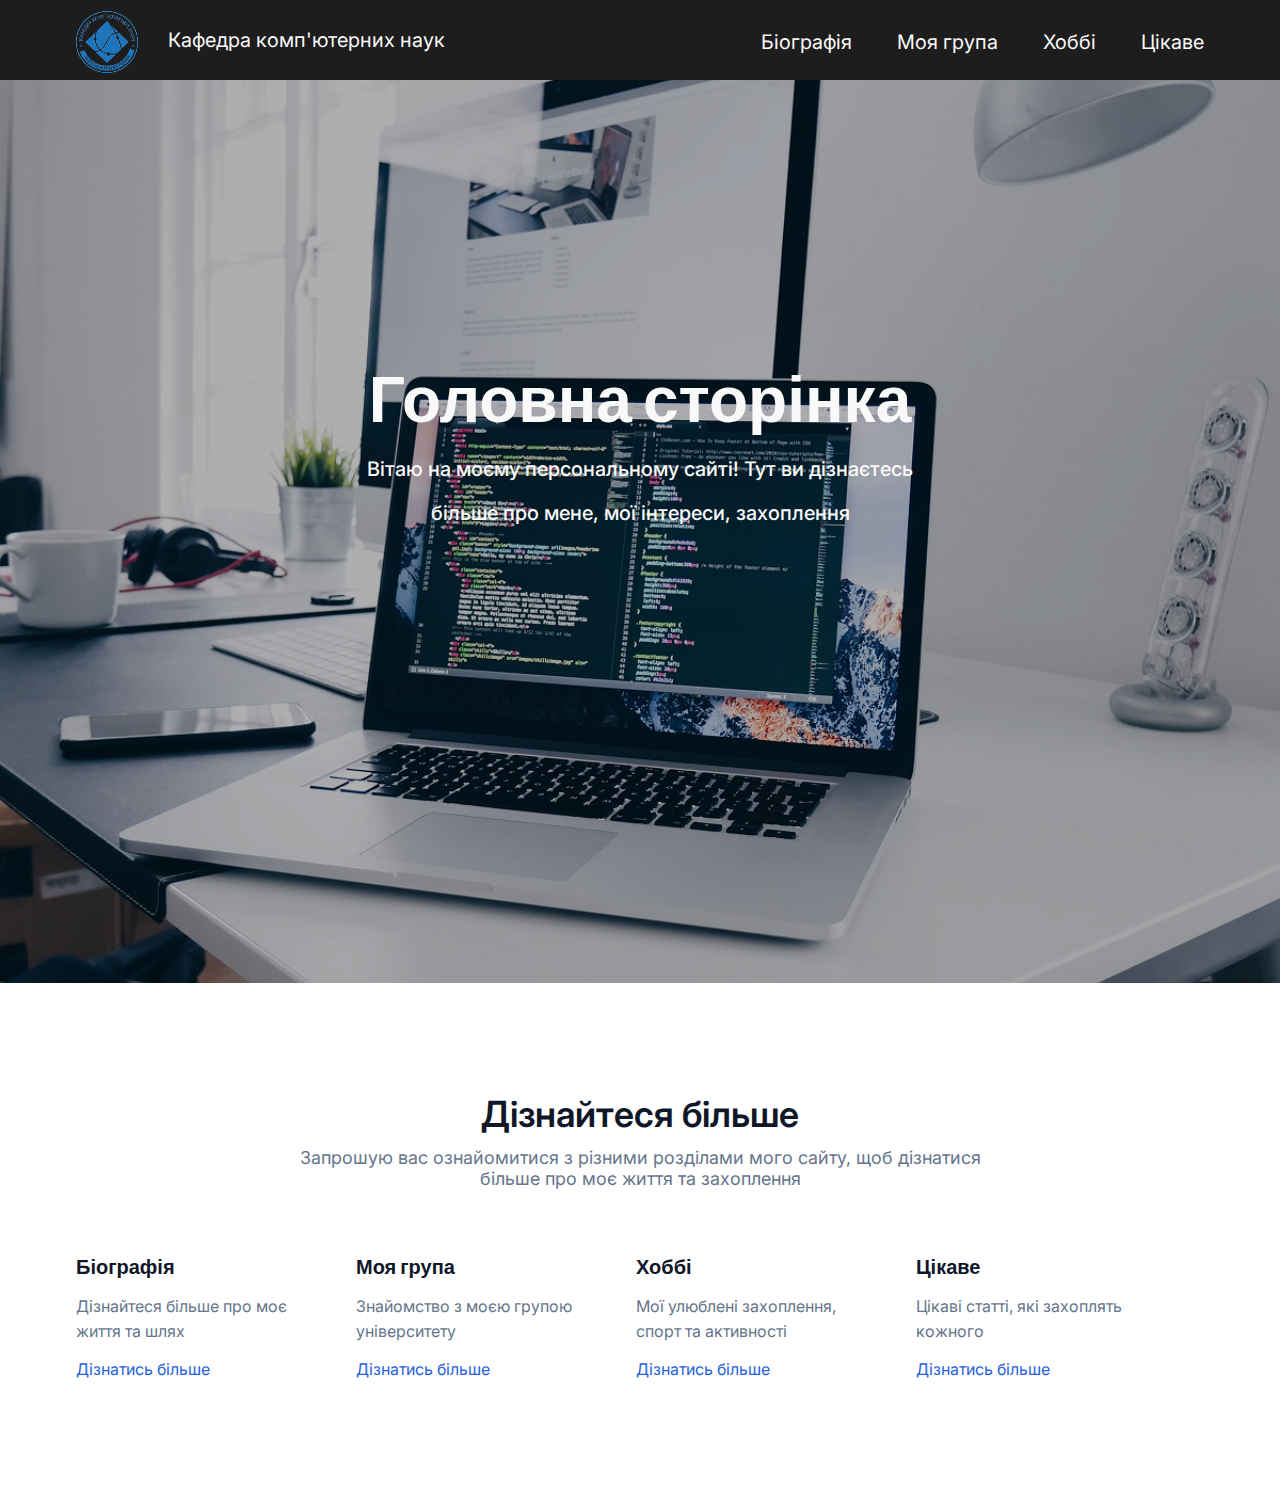
==== index.html @ f3dfec31 "fixed File Paths" ====
<!DOCTYPE html>
<html lang="ua">
<head>
  <meta charset="UTF-8">
  <meta name="viewport" content="width=device-width, initial-scale=1.0">
  <meta http-equiv="X-UA-Compatible" content="ie=edge">
  <title>Особистий блог</title>
  <link rel="stylesheet" href="./css/main.css">
</head>
<body>
  <header class="header">
    <div class="container">
      <nav class="nav">
        <div class="nav__logo">
          <a href="./index.html"><img src="./img/header/logo.png" alt="Logo" /></a>
          <p class="nav__logo-text">Кафедра комп'ютерних наук</p>
        </div>
        <ul class="nav__list">
          <li><a href="./pages/biography.html">Біографія</a></li>
          <li><a href="#">Моя група</a></li>
          <li><a href="#">Хоббі</a></li>
          <li><a href="#">Цікаве</a></li>
        </ul>
      </nav>
    </div>
  </header>
  <main class="home__main">
    <section class="welcome">
      <div class="container">
        <div class="welcome__text">
          <h1>Головна сторінка</h1>
          <p>Вітаю на моєму персональному сайті! Тут ви дізнаєтесь</p>
          <p>більше про мене, мої інтереси, захоплення</p>
        </div>
      </div>
    </section>
    <section class="learn-more">
      <div class="container">
        <div class="learn-more__text">
          <h2>Дізнайтеся більше</h2>
          <p>Запрошую вас ознайомитися з різними розділами мого сайту, щоб дізнатися більше про моє життя та захоплення</p>
        </div>
        <div class="learn-more__blocks">
          <div class="blocks__content">
            <h3>Біографія</h3>
            <p>Дізнайтеся більше про моє життя та шлях</p>
            <a href="./pages/biography.html">Дізнатись більше</a>
          </div>
          <div class="blocks__content">
            <h3>Моя група</h3>
            <p>Знайомство з моєю групою університету</p>
            <a href="#">Дізнатись більше</a>
          </div>
          <div class="blocks__content">
            <h3>Хоббі</h3>
            <p>Мої улюблені захоплення, спорт та активності</p>
            <a href="#">Дізнатись більше</a>
          </div>
          <div class="blocks__content">
            <h3>Цікаве</h3>
            <p>Цікаві статті, які захоплять кожного</p>
            <a href="#">Дізнатись більше</a>
          </div>
        </div>
      </div>
    </section>
  </main>
</body>
</html>
---- css/main.css ----
@import './reset.css';
@import url('https://fonts.googleapis.com/css2?family=Inter:ital,opsz,wght@0,14..32,100..900;1,14..32,100..900&family=Plus+Jakarta+Sans:ital,wght@0,200..800;1,200..800&display=swap');

:root {
    --container-width: 1200px;
    --container-padding: 36px;
    --gray: #65758B;
    --dark: #0F1729;
    --white: #F9F9F9;
    --blue: #2662D9;
}

body {
    font-family: 'Inter', sans-serif;
    color: var(--dark);
}

.container {
    max-width: var(--container-width);
    padding: 0 var(--container-padding);
    margin: 0 auto;
}

.header {
    background-color: #1D1D1D;
    height: 80px;
}

.nav {
    text-align: right;
    white-space: nowrap;
    line-height: 80px;
    font-weight: 400;
    font-size: 20px;
}

.nav__logo {
    vertical-align: middle;
    float: left;
    height: 62px;
}

.nav__logo-text {
    display: inline-block;
    color: var(--white);
    margin-left: 25px;
}
.nav__logo img {
    vertical-align: middle;
    width: 62px;
    height: 62px;
}

.nav__list {
    display: inline-block;
    vertical-align: middle;
}

.nav__list li {
    display: inline-block;
    margin-left: 40px;
}

.nav__list a {
    text-decoration: none;
    color: var(--white);
}

/* Home Page */

.home__main {

}

.welcome {
    height: 903px;
    background: url("../img/home/home-bakground.png") no-repeat center;
    background-size: cover;
    margin-bottom: 109px;
}

.welcome__text {
    position: absolute;
    top: 50%;
    left: 50%;
    transform: translate(-50%, -50%);
    text-align: center;
    font-size: 20px;
    font-weight: 500;
    color: var(--white);
    width: 100%;
}

.welcome__text h1 {
    font-family: "Plus Jakarta Sans", sans-serif;
    font-size: 64px;
    font-weight: 600;
    margin-bottom: 20px;
}

.welcome__text p {
    margin-bottom: 20px;
}

.learn-more {
    margin-bottom: 128px;
}

.learn-more__text {
    text-align: center;
    width: 697px;
    font-size: 18px;
    margin: 0 auto 64px;
    color: var(--gray);
}

.learn-more__text h2 {
    font-size: 36px;
    font-weight: 600;
    margin-bottom: 11px;
    color: var(--dark);
}

.learn-more__blocks {
    display: inline-block;
    align-items: center;
}

.blocks__content {
    display: inline-block;
    margin-right: 34px;
    width: 242px;
}
.blocks__content h3 {
    font-family: "Plus Jakarta Sans", sans-serif;
    font-size: 20px;
    font-weight: 600;
    margin-bottom: 15px;
}

.blocks__content p {
    color: var(--gray);
    line-height: 25px;
    margin-bottom: 15px;
}


.blocks__content a {
    color: var(--blue);
}

/* Biography Page */

.biography__main {

}

.biography-content {
    padding-top: 33px;
}

.biography-content__left {
    text-align: left;
    display: inline-block;
}
.biography-content__left h1 {
    margin-bottom: 46px;
    font-family: "Plus Jakarta Sans", sans-serif;
    font-size: 40px;
    font-weight: 600;

}
.biography-content__left p {
    width: 564px;
    margin-bottom: 24px;
    font-size: 18px;
}

.biography-content__right {
    margin-top: 100px;
    float: right;
    width: 518px
}
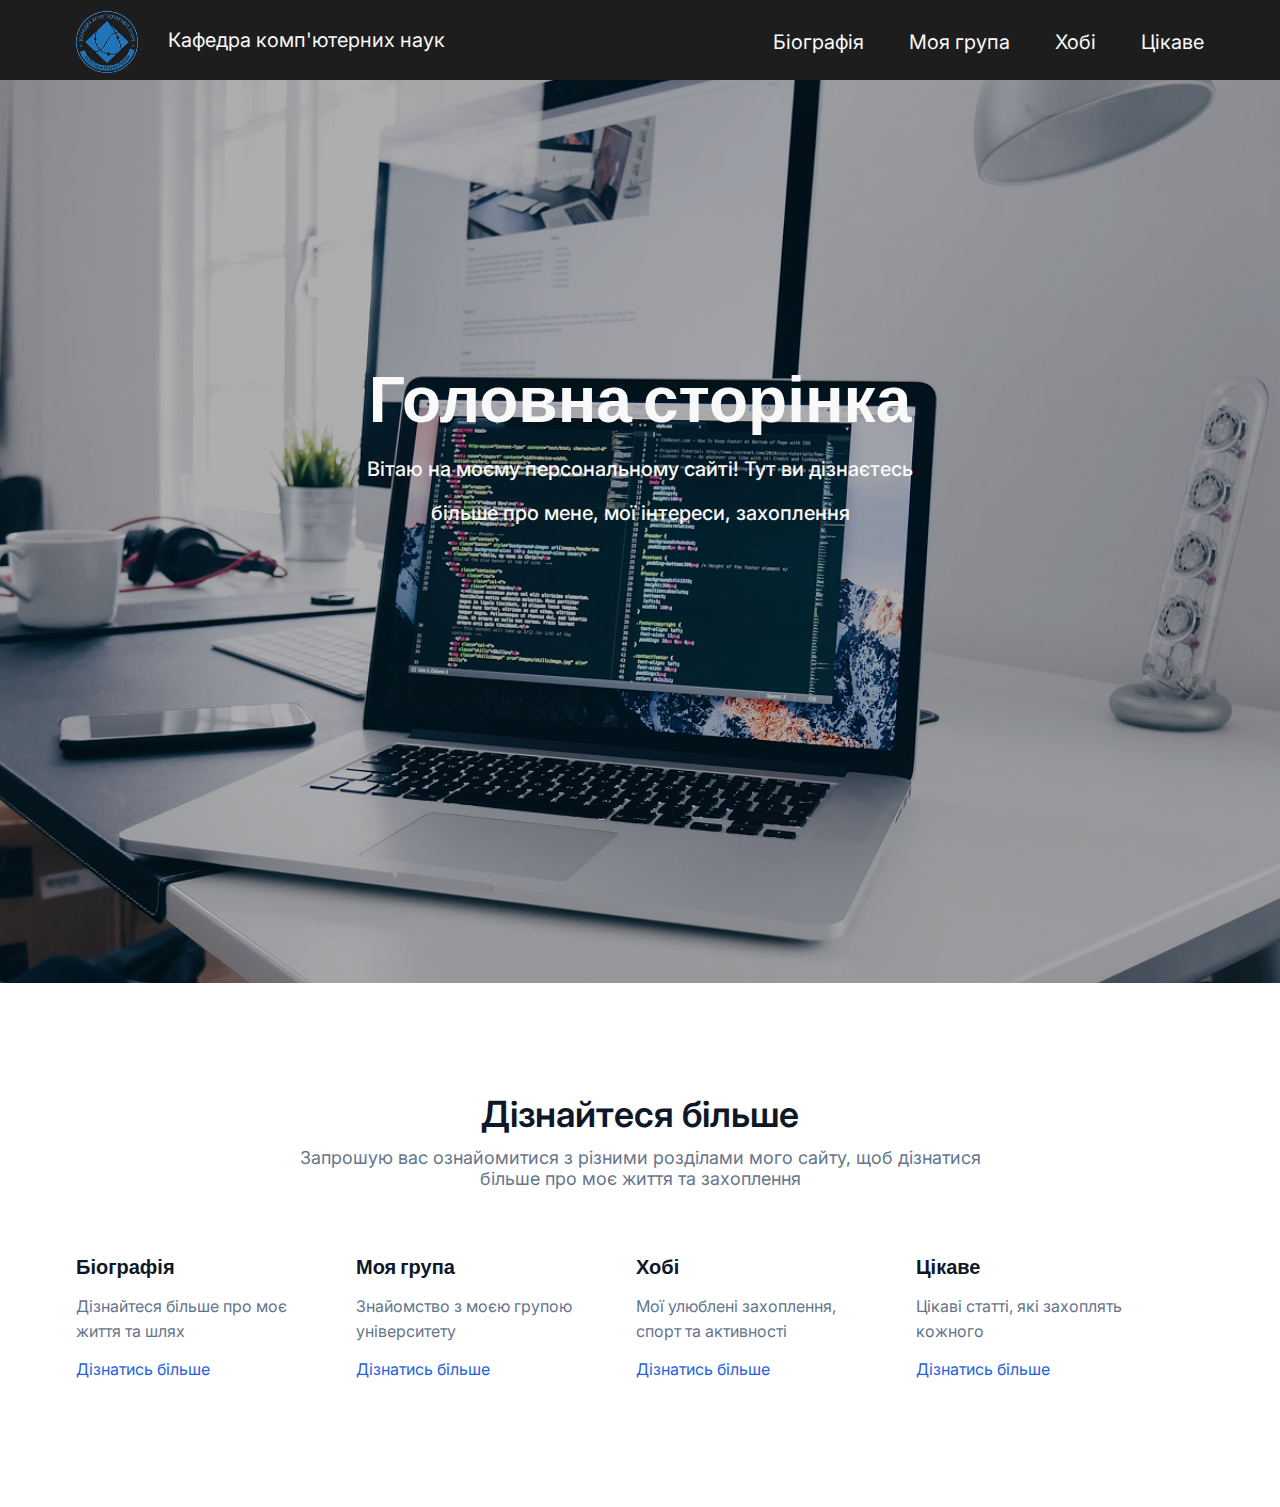
==== commit 25bf2767: "added Hobby Page" ====
--- a/index.html
+++ b/index.html
@@ -12,13 +12,13 @@
     <div class="container">
       <nav class="nav">
         <div class="nav__logo">
-          <a href="./index.html"><img src="./img/header/logo.png" alt="Logo" /></a>
+          <a href="./index.html"><img src="./img/header/logo.png" alt="Логотип кафедри" /></a>
           <p class="nav__logo-text">Кафедра комп'ютерних наук</p>
         </div>
         <ul class="nav__list">
           <li><a href="./pages/biography.html">Біографія</a></li>
-          <li><a href="#">Моя група</a></li>
-          <li><a href="#">Хоббі</a></li>
+          <li><a href="./pages/group.html">Моя група</a></li>
+          <li><a href="./pages/hobby.html">Хобі</a></li>
           <li><a href="#">Цікаве</a></li>
         </ul>
       </nav>
@@ -49,12 +49,12 @@
           <div class="blocks__content">
             <h3>Моя група</h3>
             <p>Знайомство з моєю групою університету</p>
-            <a href="#">Дізнатись більше</a>
+            <a href="./pages/group.html">Дізнатись більше</a>
           </div>
           <div class="blocks__content">
-            <h3>Хоббі</h3>
+            <h3>Хобі</h3>
             <p>Мої улюблені захоплення, спорт та активності</p>
-            <a href="#">Дізнатись більше</a>
+            <a href="./pages/hobby.html">Дізнатись більше</a>
           </div>
           <div class="blocks__content">
             <h3>Цікаве</h3>
--- a/css/main.css
+++ b/css/main.css
@@ -180,4 +180,165 @@
     margin-top: 100px;
     float: right;
     width: 518px
-}+}
+
+/* Group Page */
+
+.group__main {
+
+}
+
+.group-content {
+    padding-top: 33px;
+    margin-bottom: 109px;
+}
+
+.group-content h1 {
+    margin-bottom: 46px;
+    font-family: "Plus Jakarta Sans", sans-serif;
+    font-size: 40px;
+    font-weight: 600;
+}
+.group__wrapper {
+    height: 303px;
+}
+.group-content__left {
+    text-align: left;
+    display: inline-block;
+}
+
+.group-content__left p {
+    width: 564px;
+    margin-bottom: 24px;
+    margin-right: 85px;
+    font-size: 18px;
+}
+
+.group-content__right {
+    float: right;
+    width: 454px
+}
+
+.group-schedule {
+    margin-bottom: 128px;
+}
+
+.group-schedule__text {
+    text-align: center;
+    width: 697px;
+    font-size: 18px;
+    margin: 0 auto 64px;
+    color: var(--gray);
+}
+
+.group-schedule__text h2 {
+    font-size: 36px;
+    font-weight: 600;
+    margin-bottom: 11px;
+    color: var(--dark);
+}
+
+.group-schedule__blocks {
+    display: flex;
+    column-gap: 25px;
+}
+
+.schedule__content {
+    display: flex;
+    flex-direction: column;
+    row-gap: 15px;
+    width: 201px;
+    height: 190px;
+    padding: 19px 16px 11px;
+    box-shadow: 0 4px 4px rgba(0, 0, 0, 0.25);
+}
+
+.schedule__content h3 {
+    font-family: "Plus Jakarta Sans", sans-serif;
+    font-size: 18px;
+    font-weight: 600;
+}
+
+/* Hobby Page */
+
+.hobby__main {
+}
+
+.hobby-content {
+    display: flex;
+    flex-direction: column;
+    row-gap: 60px;
+}
+
+.hobby-title {
+    display: flex;
+    flex-direction: column;
+    row-gap: 10px;
+    max-width: 576px;
+    text-align: center;
+    margin: 0 auto;
+    padding-top: 27px;
+}
+
+.hobby-title h1 {
+    font-family: "Plus Jakarta Sans", sans-serif;
+    font-size: 40px;
+    font-weight: 600;
+}
+
+.hobby-title p {
+    font-size: 18px;
+    color: var(--gray);
+}
+
+.hobby__blocks {
+    display: flex;
+    flex-wrap: wrap;
+    column-gap: 71px;
+    row-gap: 35px;
+    align-items: center;
+    justify-content: center;
+}
+
+.hobby__blocks-content {
+    display: flex;
+    flex-direction: column;
+    row-gap: 15px;
+    width: 277px;
+    height: 153px;
+    padding: 16px 12px 0;
+}
+
+.hobby__blocks-content h2 {
+    font-family: "Plus Jakarta Sans", sans-serif;
+    font-size: 20px;
+    font-weight: 600;
+}
+
+.hobby__blocks-content p {
+    color: var(--gray);
+}
+
+.hobby-programming {
+    background-color: #EFF6FF;
+}
+
+.hobby-basketball {
+    background-color: #FAF5FF;
+}
+
+.hobby-bicycle {
+    background-color: #F0FDF4;
+}
+
+.hobby-walk {
+    background-color: #FEFCE8;
+}
+
+.hobby-chess {
+    background-color: #FEF2F2;
+}
+
+.hobby-football {
+    background-color: #FFF7ED;
+}
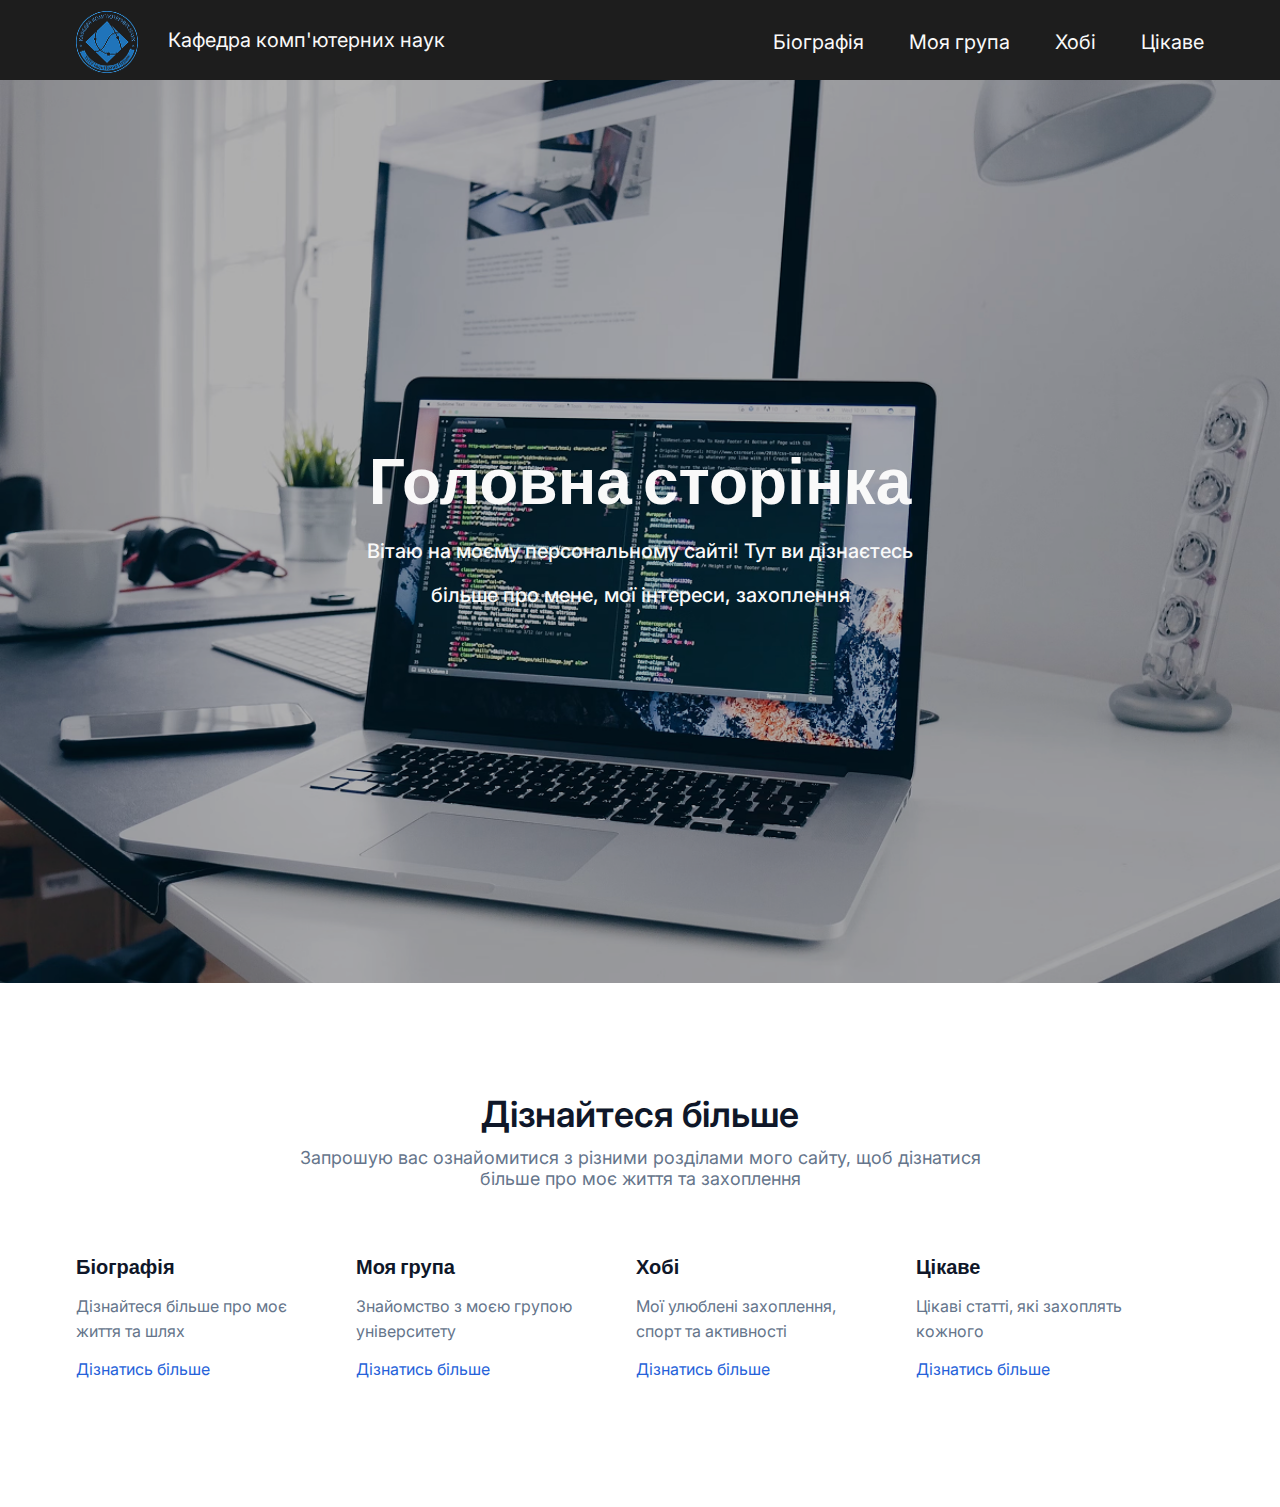
==== commit 0a778b7e: "Fixed lang attribute in pages" ====
--- a/index.html
+++ b/index.html
@@ -1,5 +1,5 @@
 <!DOCTYPE html>
-<html lang="ua">
+<html lang="uk">
 <head>
   <meta charset="UTF-8">
   <meta name="viewport" content="width=device-width, initial-scale=1.0">
@@ -12,14 +12,15 @@
     <div class="container">
       <nav class="nav">
         <div class="nav__logo">
-          <a href="./index.html"><img src="./img/header/logo.png" alt="Логотип кафедри" /></a>
+          <a href="./index.html"><img src="./img/header/logo.png" alt="Логотип кафедри" />
           <p class="nav__logo-text">Кафедра комп'ютерних наук</p>
+          </a>
         </div>
         <ul class="nav__list">
           <li><a href="./pages/biography.html">Біографія</a></li>
           <li><a href="./pages/group.html">Моя група</a></li>
           <li><a href="./pages/hobby.html">Хобі</a></li>
-          <li><a href="#">Цікаве</a></li>
+          <li><a href="./pages/interesting.html">Цікаве</a></li>
         </ul>
       </nav>
     </div>
@@ -59,7 +60,7 @@
           <div class="blocks__content">
             <h3>Цікаве</h3>
             <p>Цікаві статті, які захоплять кожного</p>
-            <a href="#">Дізнатись більше</a>
+            <a href="./pages/interesting.html">Дізнатись більше</a>
           </div>
         </div>
       </div>
--- a/css/main.css
+++ b/css/main.css
@@ -73,6 +73,7 @@
 }
 
 .welcome {
+    position: relative;
     height: 903px;
     background: url("../img/home/home-bakground.png") no-repeat center;
     background-size: cover;
@@ -80,16 +81,16 @@
 }
 
 .welcome__text {
-    position: absolute;
-    top: 50%;
-    left: 50%;
-    transform: translate(-50%, -50%);
-    text-align: center;
-    font-size: 20px;
-    font-weight: 500;
-    color: var(--white);
-    width: 100%;
-}
+     position: absolute;
+     top: 50%;
+     left: 50%;
+     transform: translate(-50%, -50%);
+     text-align: center;
+     font-size: 20px;
+     font-weight: 500;
+     color: var(--white);
+     width: 100%;
+ }
 
 .welcome__text h1 {
     font-family: "Plus Jakarta Sans", sans-serif;
@@ -174,6 +175,7 @@
     width: 564px;
     margin-bottom: 24px;
     font-size: 18px;
+    line-height: 28px;
 }
 
 .biography-content__right {
@@ -193,11 +195,21 @@
     margin-bottom: 109px;
 }
 
-.group-content h1 {
+.group-content__title {
+    display: flex;
+    column-gap: 12px;
+    align-items: baseline;
+}
+.group-content__title img {
+    width: 28px;
+    height: 28px;
+}
+.group-content__title h1 {
     margin-bottom: 46px;
     font-family: "Plus Jakarta Sans", sans-serif;
     font-size: 40px;
     font-weight: 600;
+    line-height: 1;
 }
 .group__wrapper {
     height: 303px;
@@ -231,11 +243,23 @@
     color: var(--gray);
 }
 
-.group-schedule__text h2 {
+.group-schedule__title {
+    display: flex;
+    align-items: baseline;
+    justify-content: center;
+    column-gap: 12px;
+}
+
+.group-schedule__title img {
+    width: 28px;
+    height: 28px;
+}
+.group-schedule__title h2 {
     font-size: 36px;
     font-weight: 600;
     margin-bottom: 11px;
     color: var(--dark);
+    line-height: 1;
 }
 
 .group-schedule__blocks {
@@ -249,7 +273,7 @@
     row-gap: 15px;
     width: 201px;
     height: 190px;
-    padding: 19px 16px 11px;
+    padding: 19px 6px 11px 10px;
     box-shadow: 0 4px 4px rgba(0, 0, 0, 0.25);
 }
 
@@ -342,3 +366,65 @@
 .hobby-football {
     background-color: #FFF7ED;
 }
+
+/* Interesting Page */
+
+.interesting__main {
+}
+
+.interesting-content {
+    display: flex;
+    flex-direction: column;
+    row-gap: 52px;
+}
+
+.interesting-title {
+    display: flex;
+    flex-direction: column;
+    row-gap: 15px;
+    max-width: 576px;
+    text-align: center;
+    margin: 0 auto;
+    padding-top: 27px;
+}
+
+.interesting-title h1 {
+    font-family: "Plus Jakarta Sans", sans-serif;
+    font-size: 40px;
+    font-weight: 600;
+}
+
+.interesting-title p {
+    font-size: 18px;
+    color: var(--gray);
+}
+
+.interesting__blocks {
+    display: flex;
+    flex-wrap: wrap;
+    column-gap: 40px;
+    row-gap: 40px;
+    align-items: center;
+    justify-content: center;
+}
+
+.interesting__blocks-content {
+    display: flex;
+    flex-direction: column;
+    row-gap: 15px;
+    width: 349px;
+    height: 142px;
+    padding-top: 16px;
+    padding-left: 11px;
+}
+
+.interesting__blocks-content h2 {
+    font-family: "Plus Jakarta Sans", sans-serif;
+    font-size: 20px;
+    font-weight: 600;
+}
+
+.interesting__blocks-content p {
+    color: var(--gray);
+    line-height: 26px;
+}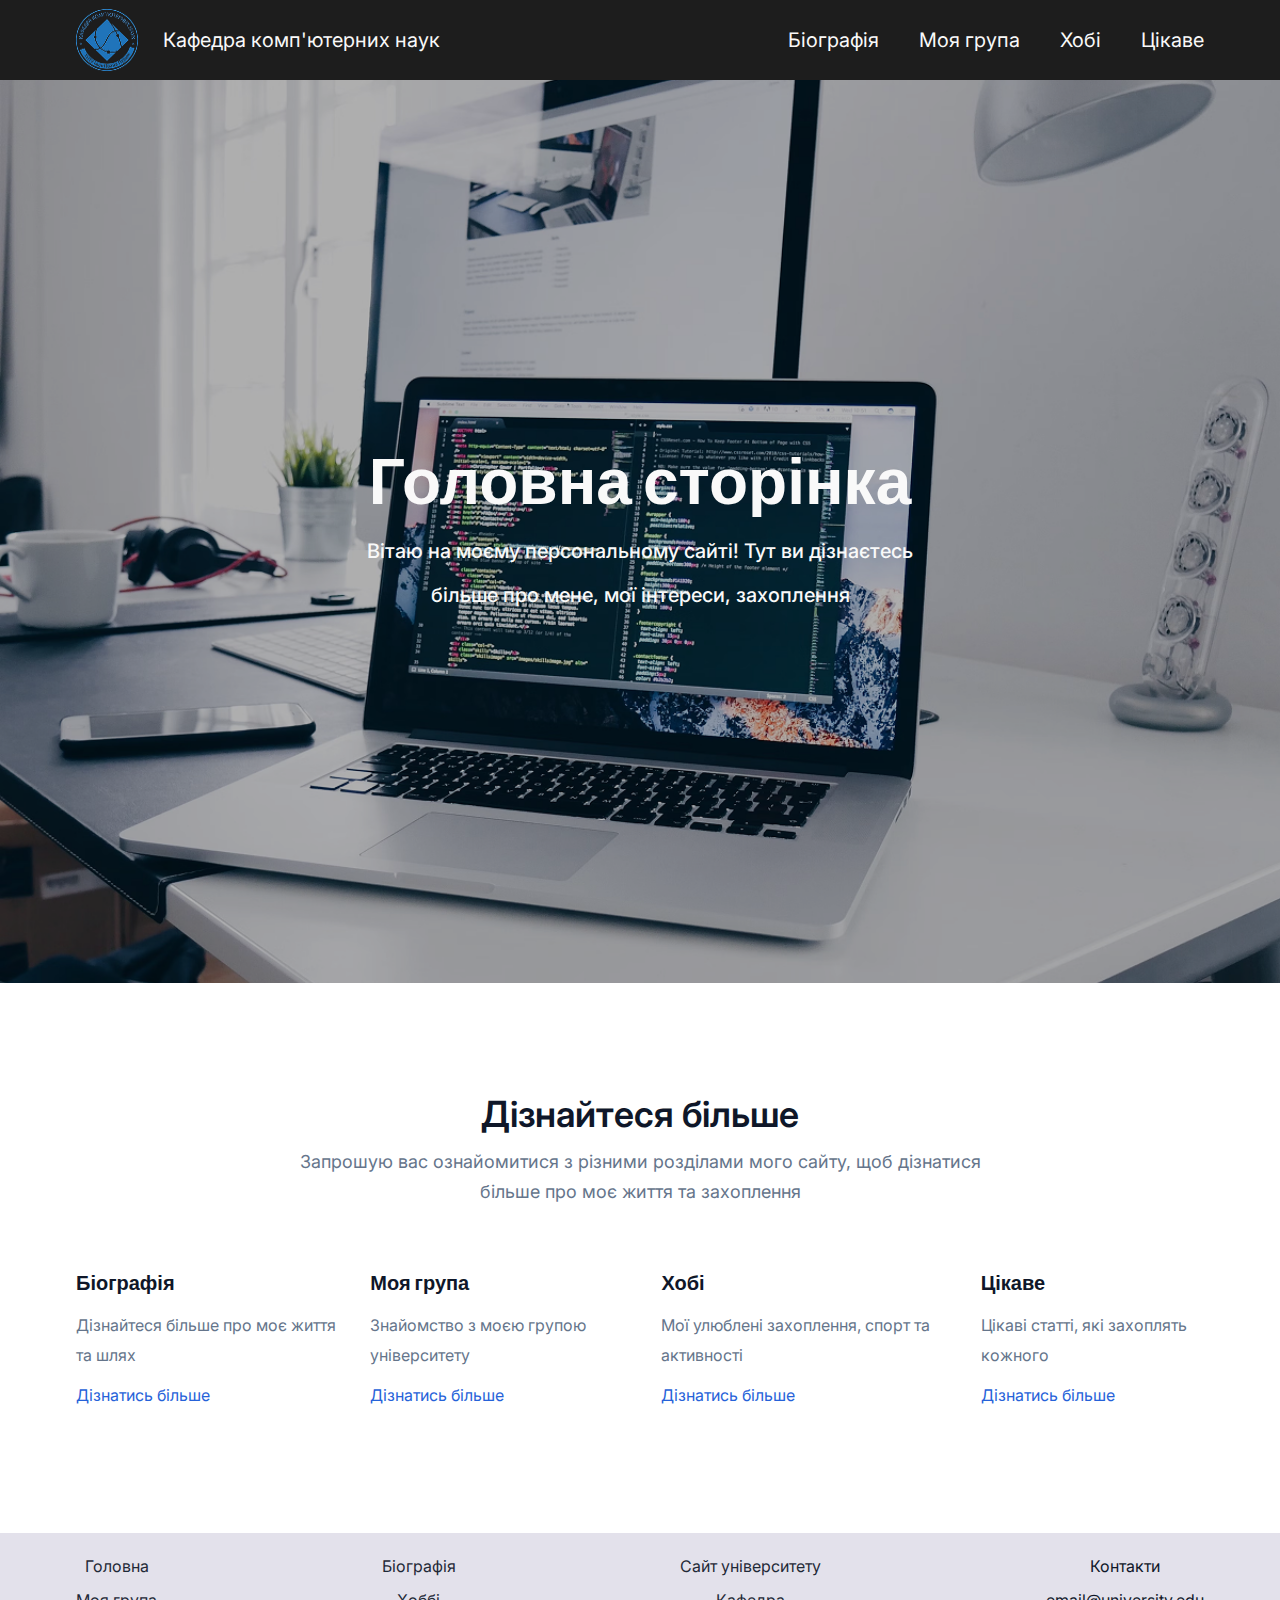
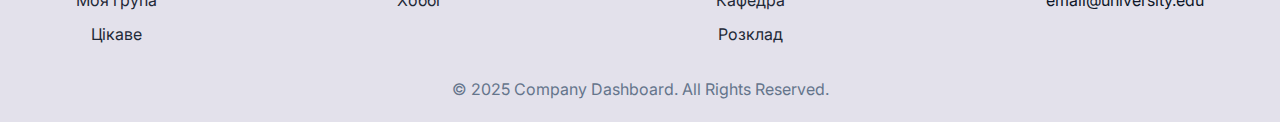
==== commit f8efa501: "added flex-layout and site footer. Fixed bugs" ====
--- a/index.html
+++ b/index.html
@@ -1,70 +1,103 @@
 <!DOCTYPE html>
 <html lang="uk">
 <head>
-  <meta charset="UTF-8">
-  <meta name="viewport" content="width=device-width, initial-scale=1.0">
-  <meta http-equiv="X-UA-Compatible" content="ie=edge">
-  <title>Особистий блог</title>
-  <link rel="stylesheet" href="./css/main.css">
+    <meta charset="UTF-8">
+    <meta name="viewport" content="width=device-width, initial-scale=1.0">
+    <meta http-equiv="X-UA-Compatible" content="ie=edge">
+    <title>Особистий блог</title>
+    <link rel="stylesheet" href="./css/main.css">
 </head>
 <body>
-  <header class="header">
-    <div class="container">
-      <nav class="nav">
+<header class="header">
+    <nav class="nav container">
         <div class="nav__logo">
-          <a href="./index.html"><img src="./img/header/logo.png" alt="Логотип кафедри" />
-          <p class="nav__logo-text">Кафедра комп'ютерних наук</p>
-          </a>
+            <a href="./index.html">
+                <img src="./img/header/logo.png" alt="Логотип кафедри"/>
+                <p class="nav__logo-text">Кафедра комп'ютерних наук</p>
+            </a>
         </div>
         <ul class="nav__list">
-          <li><a href="./pages/biography.html">Біографія</a></li>
-          <li><a href="./pages/group.html">Моя група</a></li>
-          <li><a href="./pages/hobby.html">Хобі</a></li>
-          <li><a href="./pages/interesting.html">Цікаве</a></li>
+            <li><a href="./pages/biography.html">Біографія</a></li>
+            <li><a href="./pages/group.html">Моя група</a></li>
+            <li><a href="./pages/hobby.html">Хобі</a></li>
+            <li><a href="./pages/interesting.html">Цікаве</a></li>
         </ul>
-      </nav>
-    </div>
-  </header>
-  <main class="home__main">
+    </nav>
+</header>
+<main class="home__main">
     <section class="welcome">
-      <div class="container">
         <div class="welcome__text">
-          <h1>Головна сторінка</h1>
-          <p>Вітаю на моєму персональному сайті! Тут ви дізнаєтесь</p>
-          <p>більше про мене, мої інтереси, захоплення</p>
+            <h1>Головна сторінка</h1>
+            <p>Вітаю на моєму персональному сайті! Тут ви дізнаєтесь</p>
+            <p>більше про мене, мої інтереси, захоплення</p>
         </div>
-      </div>
     </section>
-    <section class="learn-more">
-      <div class="container">
+    <section class="learn-more container">
         <div class="learn-more__text">
-          <h2>Дізнайтеся більше</h2>
-          <p>Запрошую вас ознайомитися з різними розділами мого сайту, щоб дізнатися більше про моє життя та захоплення</p>
+            <h2>Дізнайтеся більше</h2>
+            <p>Запрошую вас ознайомитися з різними розділами мого сайту, щоб дізнатися більше про моє життя та
+                захоплення</p>
         </div>
         <div class="learn-more__blocks">
-          <div class="blocks__content">
-            <h3>Біографія</h3>
-            <p>Дізнайтеся більше про моє життя та шлях</p>
-            <a href="./pages/biography.html">Дізнатись більше</a>
-          </div>
-          <div class="blocks__content">
-            <h3>Моя група</h3>
-            <p>Знайомство з моєю групою університету</p>
-            <a href="./pages/group.html">Дізнатись більше</a>
-          </div>
-          <div class="blocks__content">
-            <h3>Хобі</h3>
-            <p>Мої улюблені захоплення, спорт та активності</p>
-            <a href="./pages/hobby.html">Дізнатись більше</a>
-          </div>
-          <div class="blocks__content">
-            <h3>Цікаве</h3>
-            <p>Цікаві статті, які захоплять кожного</p>
-            <a href="./pages/interesting.html">Дізнатись більше</a>
-          </div>
+            <div class="blocks__content">
+                <h3>Біографія</h3>
+                <p>Дізнайтеся більше про моє життя та шлях</p>
+                <a href="./pages/biography.html">Дізнатись більше</a>
+            </div>
+            <div class="blocks__content">
+                <h3>Моя група</h3>
+                <p>Знайомство з моєю групою університету</p>
+                <a href="./pages/group.html">Дізнатись більше</a>
+            </div>
+            <div class="blocks__content">
+                <h3>Хобі</h3>
+                <p>Мої улюблені захоплення, спорт та активності</p>
+                <a href="./pages/hobby.html">Дізнатись більше</a>
+            </div>
+            <div class="blocks__content">
+                <h3>Цікаве</h3>
+                <p>Цікаві статті, які захоплять кожного</p>
+                <a href="./pages/interesting.html">Дізнатись більше</a>
+            </div>
         </div>
-      </div>
     </section>
-  </main>
+</main>
+<footer class="footer">
+    <div class="container">
+        <div class="footer__content">
+            <nav class="footer__nav">
+                <div class="footer__nav-item">
+                    <ul class="footer__nav-list">
+                        <li class="footer__nav-li"><a href="./index.html">Головна</a></li>
+                        <li class="footer__nav-li"><a href="./pages/group.html">Моя група</a></li>
+                        <li class="footer__nav-li"><a href="./pages/interesting.html">Цікаве</a></li>
+                    </ul>
+                </div>
+                <div class="footer__nav-item">
+                    <ul class="footer__nav-list">
+                        <li class="footer__nav-li"><a href="./pages/biography.html">Біографія</a></li>
+                        <li class="footer__nav-li"><a href="./pages/hobby.html">Хоббі</a></li>
+                    </ul>
+                </div>
+                <div class="footer__nav-item">
+                    <ul class="footer__nav-list">
+                        <li class="footer__nav-li"><a href="https://tntu.edu.ua/?p=uk/main" target="_blank">Сайт університету</a></li>
+                        <li class="footer__nav-li"><a href="https://kaf-kn.tntu.edu.ua/research-laboratories/" target="_blank">Кафедра</a></li>
+                        <li class="footer__nav-li"><a href="https://tntu.edu.ua/?p=uk/schedule&s=fis-sns31" target="_blank">Розклад</a></li>
+                    </ul>
+                </div>
+                <div class="footer__nav-item">
+                    <ul class="footer__nav-list">
+                        <li class="footer__nav-li">Контакти</li>
+                        <li class="footer__nav-li">email@university.edu</li>
+                    </ul>
+                </div>
+            </nav>
+            <div class="footer__copyright">
+                <p>© 2025 Company Dashboard. All Rights Reserved.</p>
+            </div>
+        </div>
+    </div>
+</footer>
 </body>
 </html>--- a/css/main.css
+++ b/css/main.css
@@ -21,44 +21,46 @@
     margin: 0 auto;
 }
 
+/* Header */
+
 .header {
     background-color: #1D1D1D;
     height: 80px;
 }
 
 .nav {
-    text-align: right;
-    white-space: nowrap;
+    display: flex;
+    justify-content: space-between;
     line-height: 80px;
     font-weight: 400;
     font-size: 20px;
 }
 
 .nav__logo {
-    vertical-align: middle;
-    float: left;
     height: 62px;
 }
 
+.nav__logo a {
+    display: flex;
+    column-gap: 25px;
+    align-items: center;
+}
+
 .nav__logo-text {
-    display: inline-block;
     color: var(--white);
-    margin-left: 25px;
-}
+}
+
 .nav__logo img {
-    vertical-align: middle;
     width: 62px;
     height: 62px;
 }
 
 .nav__list {
-    display: inline-block;
-    vertical-align: middle;
+    display: flex;
+    column-gap: 40px;
 }
 
 .nav__list li {
-    display: inline-block;
-    margin-left: 40px;
 }
 
 .nav__list a {
@@ -73,24 +75,25 @@
 }
 
 .welcome {
+    width: 100%;
     position: relative;
     height: 903px;
-    background: url("../img/home/home-bakground.png") no-repeat center;
+    background: url("../img/home/home-bakground.png") no-repeat center center;
     background-size: cover;
     margin-bottom: 109px;
 }
 
 .welcome__text {
-     position: absolute;
-     top: 50%;
-     left: 50%;
-     transform: translate(-50%, -50%);
-     text-align: center;
-     font-size: 20px;
-     font-weight: 500;
-     color: var(--white);
-     width: 100%;
- }
+    position: absolute;
+    top: 50%;
+    left: 50%;
+    transform: translate(-50%, -50%);
+    text-align: center;
+    font-size: 20px;
+    font-weight: 500;
+    color: var(--white);
+    width: 100%;
+}
 
 .welcome__text h1 {
     font-family: "Plus Jakarta Sans", sans-serif;
@@ -105,44 +108,54 @@
 
 .learn-more {
     margin-bottom: 128px;
+    align-items: center;
+    display: flex;
+    flex-direction: column;
+    row-gap: 62px;
 }
 
 .learn-more__text {
-    text-align: center;
-    width: 697px;
-    font-size: 18px;
-    margin: 0 auto 64px;
+    display: flex;
+    flex-direction: column;
+    row-gap: 11px;
+    align-items: center;
+    text-align: center;
+    max-width: 697px;
+    font-size: 18px;
     color: var(--gray);
 }
 
 .learn-more__text h2 {
     font-size: 36px;
     font-weight: 600;
-    margin-bottom: 11px;
     color: var(--dark);
 }
 
+.learn-more__text p {
+    line-height: 30px;
+}
+
 .learn-more__blocks {
-    display: inline-block;
+    display: flex;
+    column-gap: 34px;
     align-items: center;
 }
 
 .blocks__content {
-    display: inline-block;
-    margin-right: 34px;
-    width: 242px;
-}
+    display: flex;
+    flex-direction: column;
+    row-gap: 15px;
+}
+
 .blocks__content h3 {
     font-family: "Plus Jakarta Sans", sans-serif;
     font-size: 20px;
     font-weight: 600;
-    margin-bottom: 15px;
 }
 
 .blocks__content p {
     color: var(--gray);
-    line-height: 25px;
-    margin-bottom: 15px;
+    line-height: 30px;
 }
 
 
@@ -150,38 +163,84 @@
     color: var(--blue);
 }
 
+/* Footer */
+.footer {
+    background-color: #E3E1EB;
+    padding: 23px 0;
+}
+
+.footer__content {
+    display: flex;
+    flex-direction: column;
+    row-gap: 35px;
+    text-align: center;
+}
+
+.footer__nav {
+    display: flex;
+    justify-content: space-between;
+    width: 100%;
+}
+
+.footer__nav-list {
+    display: flex;
+    flex-direction: column;
+    row-gap: 14px;
+}
+
+.footer__nav-li a {
+    color: #1F2937;
+}
+
+.footer__copyright {
+    color: var(--gray);
+}
+
 /* Biography Page */
 
 .biography__main {
-
+    margin-bottom: 204px;
 }
 
 .biography-content {
+    display: flex;
+    flex-direction: column;
+    row-gap: 40px;
     padding-top: 33px;
 }
 
+.biography-content__blocks {
+    display: flex;
+    column-gap: 45px;
+}
+
 .biography-content__left {
-    text-align: left;
-    display: inline-block;
-}
-.biography-content__left h1 {
-    margin-bottom: 46px;
+    display: flex;
+    flex-direction: column;
+    row-gap: 46px;
+    width: 560px;
+}
+
+.biography-content__title {
     font-family: "Plus Jakarta Sans", sans-serif;
     font-size: 40px;
     font-weight: 600;
-
-}
-.biography-content__left p {
-    width: 564px;
-    margin-bottom: 24px;
+}
+
+.biography-content__text {
+    display: flex;
+    flex-direction: column;
     font-size: 18px;
     line-height: 28px;
+    row-gap: 24px;
 }
 
 .biography-content__right {
-    margin-top: 100px;
-    float: right;
-    width: 518px
+    width: 518px;
+}
+
+.biography-content__right img {
+    width: 518px;
 }
 
 /* Group Page */
@@ -191,6 +250,9 @@
 }
 
 .group-content {
+    display: flex;
+    flex-direction: column;
+    row-gap: 46px;
     padding-top: 33px;
     margin-bottom: 109px;
 }
@@ -200,34 +262,38 @@
     column-gap: 12px;
     align-items: baseline;
 }
+
 .group-content__title img {
     width: 28px;
     height: 28px;
 }
+
 .group-content__title h1 {
-    margin-bottom: 46px;
     font-family: "Plus Jakarta Sans", sans-serif;
     font-size: 40px;
     font-weight: 600;
     line-height: 1;
 }
+
 .group__wrapper {
+    display: flex;
+    column-gap: 85px;
     height: 303px;
 }
+
 .group-content__left {
-    text-align: left;
-    display: inline-block;
+    display: flex;
+    flex-direction: column;
+    row-gap: 24px;
+    width: 564px;
 }
 
 .group-content__left p {
-    width: 564px;
-    margin-bottom: 24px;
-    margin-right: 85px;
-    font-size: 18px;
+    font-size: 18px;
+    line-height: 24px
 }
 
 .group-content__right {
-    float: right;
     width: 454px
 }
 
@@ -254,6 +320,7 @@
     width: 28px;
     height: 28px;
 }
+
 .group-schedule__title h2 {
     font-size: 36px;
     font-weight: 600;
@@ -286,6 +353,7 @@
 /* Hobby Page */
 
 .hobby__main {
+    margin-bottom: 132px;
 }
 
 .hobby-content {
@@ -370,6 +438,7 @@
 /* Interesting Page */
 
 .interesting__main {
+    margin-bottom: 173px;
 }
 
 .interesting-content {
@@ -427,4 +496,4 @@
 .interesting__blocks-content p {
     color: var(--gray);
     line-height: 26px;
-}+}
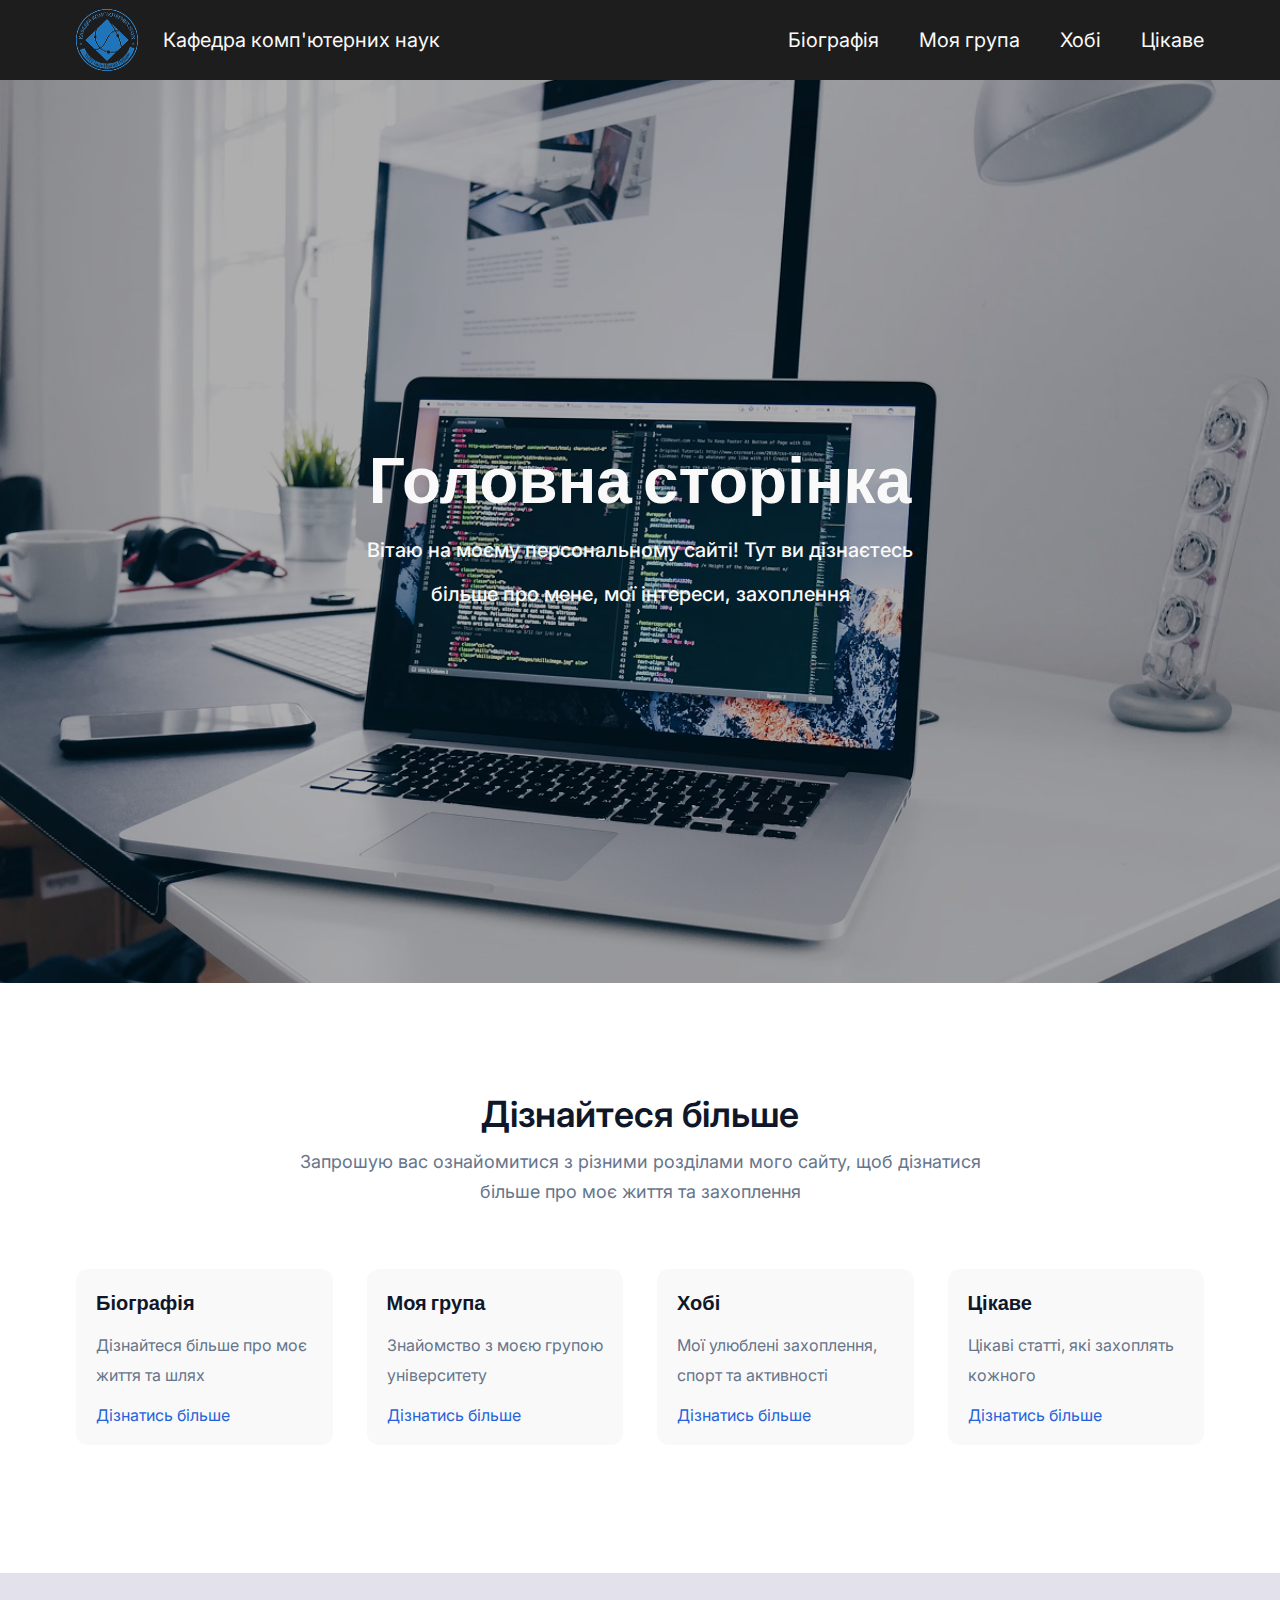
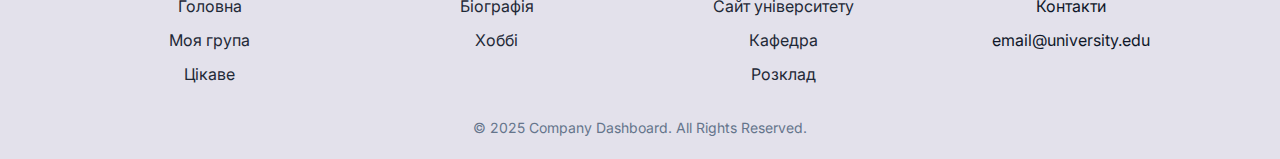
==== commit 0c086dd0: "The link to the university department website has been changed" ====
--- a/index.html
+++ b/index.html
@@ -82,7 +82,7 @@
                 <div class="footer__nav-item">
                     <ul class="footer__nav-list">
                         <li class="footer__nav-li"><a href="https://tntu.edu.ua/?p=uk/main" target="_blank">Сайт університету</a></li>
-                        <li class="footer__nav-li"><a href="https://kaf-kn.tntu.edu.ua/research-laboratories/" target="_blank">Кафедра</a></li>
+                        <li class="footer__nav-li"><a href="https://kaf-kn.tntu.edu.ua/" target="_blank">Кафедра</a></li>
                         <li class="footer__nav-li"><a href="https://tntu.edu.ua/?p=uk/schedule&s=fis-sns31" target="_blank">Розклад</a></li>
                     </ul>
                 </div>
--- a/css/main.css
+++ b/css/main.css
@@ -25,15 +25,15 @@
 
 .header {
     background-color: #1D1D1D;
-    height: 80px;
 }
 
 .nav {
-    display: flex;
-    justify-content: space-between;
+    display: grid;
+    grid-template-columns: auto 1fr;
     line-height: 80px;
     font-weight: 400;
     font-size: 20px;
+    height: 80px;
 }
 
 .nav__logo {
@@ -41,7 +41,8 @@
 }
 
 .nav__logo a {
-    display: flex;
+    display: grid;
+    grid-auto-flow: column;
     column-gap: 25px;
     align-items: center;
 }
@@ -56,8 +57,10 @@
 }
 
 .nav__list {
-    display: flex;
+    display: grid;
+    grid-auto-flow: column;
     column-gap: 40px;
+    justify-self: end;
 }
 
 .nav__list li {
@@ -66,6 +69,11 @@
 .nav__list a {
     text-decoration: none;
     color: var(--white);
+    transition: color 0.2s ease;
+}
+
+.nav__list a:hover {
+    color: var(--blue);
 }
 
 /* Home Page */
@@ -76,19 +84,17 @@
 
 .welcome {
     width: 100%;
-    position: relative;
     height: 903px;
     background: url("../img/home/home-bakground.png") no-repeat center center;
     background-size: cover;
     margin-bottom: 109px;
+
+    display: grid;
+    place-items: center;
+    text-align: center;
 }
 
 .welcome__text {
-    position: absolute;
-    top: 50%;
-    left: 50%;
-    transform: translate(-50%, -50%);
-    text-align: center;
     font-size: 20px;
     font-weight: 500;
     color: var(--white);
@@ -108,17 +114,14 @@
 
 .learn-more {
     margin-bottom: 128px;
-    align-items: center;
-    display: flex;
-    flex-direction: column;
+    display: grid;
     row-gap: 62px;
+    justify-items: center;
 }
 
 .learn-more__text {
-    display: flex;
-    flex-direction: column;
+    display: grid;
     row-gap: 11px;
-    align-items: center;
     text-align: center;
     max-width: 697px;
     font-size: 18px;
@@ -136,21 +139,26 @@
 }
 
 .learn-more__blocks {
-    display: flex;
-    column-gap: 34px;
-    align-items: center;
+    display: grid;
+    grid-template-columns: repeat(auto-fit, minmax(220px, 1fr));
+    gap: 34px;
+    width: 100%;
 }
 
 .blocks__content {
-    display: flex;
-    flex-direction: column;
+    display: grid;
     row-gap: 15px;
+    padding: 20px;
+    background-color: #F9F9F9;
+    border-radius: 12px;
+    text-align: left;
 }
 
 .blocks__content h3 {
     font-family: "Plus Jakarta Sans", sans-serif;
     font-size: 20px;
     font-weight: 600;
+    color: var(--dark);
 }
 
 .blocks__content p {
@@ -170,30 +178,35 @@
 }
 
 .footer__content {
-    display: flex;
-    flex-direction: column;
+    display: grid;
     row-gap: 35px;
     text-align: center;
 }
 
 .footer__nav {
-    display: flex;
-    justify-content: space-between;
-    width: 100%;
+    display: grid;
+    grid-template-columns: repeat(auto-fit, minmax(150px, 1fr));
+    gap: 20px;
 }
 
 .footer__nav-list {
-    display: flex;
-    flex-direction: column;
+    display: grid;
     row-gap: 14px;
 }
 
 .footer__nav-li a {
     color: #1F2937;
+    text-decoration: none;
+    transition: color 0.2s ease;
+}
+
+.footer__nav-li a:hover {
+    color: var(--blue);
 }
 
 .footer__copyright {
     color: var(--gray);
+    font-size: 14px;
 }
 
 /* Biography Page */
@@ -203,36 +216,36 @@
 }
 
 .biography-content {
-    display: flex;
-    flex-direction: column;
+    display: grid;
     row-gap: 40px;
     padding-top: 33px;
 }
 
+.biography-content__title {
+    font-family: "Plus Jakarta Sans", sans-serif;
+    font-size: 40px;
+    font-weight: 600;
+}
+
 .biography-content__blocks {
-    display: flex;
+    display: grid;
+    grid-template-columns: 1fr auto;
     column-gap: 45px;
+    align-items: start;
 }
 
 .biography-content__left {
-    display: flex;
-    flex-direction: column;
+    display: grid;
     row-gap: 46px;
-    width: 560px;
-}
-
-.biography-content__title {
-    font-family: "Plus Jakarta Sans", sans-serif;
-    font-size: 40px;
-    font-weight: 600;
-}
+    width: 100%;
+}
+
 
 .biography-content__text {
-    display: flex;
-    flex-direction: column;
+    display: grid;
+    row-gap: 24px;
     font-size: 18px;
     line-height: 28px;
-    row-gap: 24px;
 }
 
 .biography-content__right {
@@ -240,7 +253,8 @@
 }
 
 .biography-content__right img {
-    width: 518px;
+    width: 100%;
+    max-width: 518px;
 }
 
 /* Group Page */
@@ -250,17 +264,18 @@
 }
 
 .group-content {
-    display: flex;
-    flex-direction: column;
+    display: grid;
     row-gap: 46px;
     padding-top: 33px;
     margin-bottom: 109px;
 }
 
 .group-content__title {
-    display: flex;
+    display: grid;
+    grid-auto-flow: column;
     column-gap: 12px;
     align-items: baseline;
+    max-width: fit-content;
 }
 
 .group-content__title img {
@@ -276,16 +291,15 @@
 }
 
 .group__wrapper {
-    display: flex;
-    column-gap: 85px;
-    height: 303px;
+    display: grid;
+    grid-template-columns: 1fr 1fr;
+    gap: 45px;
+    height: auto;
 }
 
 .group-content__left {
-    display: flex;
-    flex-direction: column;
+    display: grid;
     row-gap: 24px;
-    width: 564px;
 }
 
 .group-content__left p {
@@ -294,7 +308,9 @@
 }
 
 .group-content__right {
-    width: 454px
+    width: 100%;
+    max-width: 454px;
+    height: auto;
 }
 
 .group-schedule {
@@ -303,17 +319,18 @@
 
 .group-schedule__text {
     text-align: center;
-    width: 697px;
     font-size: 18px;
     margin: 0 auto 64px;
     color: var(--gray);
 }
 
 .group-schedule__title {
-    display: flex;
+    display: grid;
+    grid-auto-flow: column;
     align-items: baseline;
     justify-content: center;
     column-gap: 12px;
+    margin-bottom: 11px;
 }
 
 .group-schedule__title img {
@@ -324,22 +341,19 @@
 .group-schedule__title h2 {
     font-size: 36px;
     font-weight: 600;
-    margin-bottom: 11px;
     color: var(--dark);
     line-height: 1;
 }
 
 .group-schedule__blocks {
-    display: flex;
-    column-gap: 25px;
+    display: grid;
+    grid-template-columns: repeat(auto-fit, minmax(180px, 1fr));
+    gap: 25px;
 }
 
 .schedule__content {
-    display: flex;
-    flex-direction: column;
+    display: grid;
     row-gap: 15px;
-    width: 201px;
-    height: 190px;
     padding: 19px 6px 11px 10px;
     box-shadow: 0 4px 4px rgba(0, 0, 0, 0.25);
 }
@@ -357,14 +371,12 @@
 }
 
 .hobby-content {
-    display: flex;
-    flex-direction: column;
+    display: grid;
     row-gap: 60px;
 }
 
 .hobby-title {
-    display: flex;
-    flex-direction: column;
+    display: grid;
     row-gap: 10px;
     max-width: 576px;
     text-align: center;
@@ -384,17 +396,14 @@
 }
 
 .hobby__blocks {
-    display: flex;
-    flex-wrap: wrap;
-    column-gap: 71px;
-    row-gap: 35px;
-    align-items: center;
-    justify-content: center;
+    display: grid;
+    grid-template-columns: repeat(auto-fit, minmax(277px, 1fr));
+    gap: 35px 71px;
+    justify-items: center;
 }
 
 .hobby__blocks-content {
-    display: flex;
-    flex-direction: column;
+    display: grid;
     row-gap: 15px;
     width: 277px;
     height: 153px;
@@ -442,14 +451,12 @@
 }
 
 .interesting-content {
-    display: flex;
-    flex-direction: column;
+    display: grid;
     row-gap: 52px;
 }
 
 .interesting-title {
-    display: flex;
-    flex-direction: column;
+    display: grid;
     row-gap: 15px;
     max-width: 576px;
     text-align: center;
@@ -469,17 +476,14 @@
 }
 
 .interesting__blocks {
-    display: flex;
-    flex-wrap: wrap;
-    column-gap: 40px;
-    row-gap: 40px;
-    align-items: center;
-    justify-content: center;
+    display: grid;
+    grid-template-columns: repeat(auto-fit, minmax(349px, 1fr));
+    gap: 40px;
+    justify-items: center;
 }
 
 .interesting__blocks-content {
-    display: flex;
-    flex-direction: column;
+    display: grid;
     row-gap: 15px;
     width: 349px;
     height: 142px;
